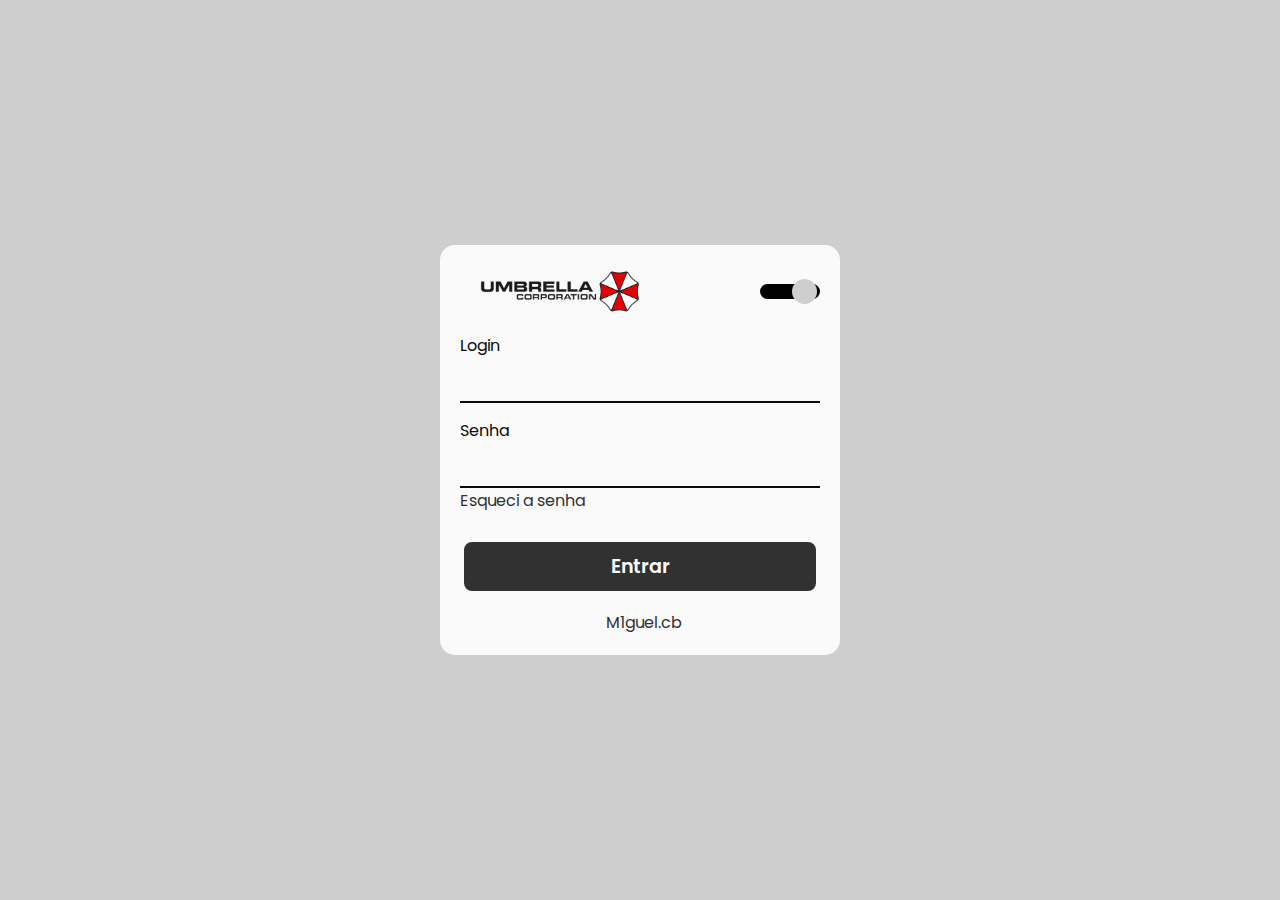
==== index.html @ 1b590247 "..." ====
<!DOCTYPE html>
<html lang="pt-br">
    <head>
        <meta charset="UTF-8" />
        <meta name="viewport" content="width=device-width, initial-scale=1.0" />
        <title>Umbrella Corporation</title>
        <link rel="stylesheet" href="assets/styles/style.css" />
        <link rel="shortcut icon" href="assets/images/favicon.ico" type="image/x-icon" />
        <link rel="stylesheet" href="https://cdnjs.cloudflare.com/ajax/libs/font-awesome/6.4.2/css/all.min.css" integrity="sha512-z3gLpd7yknf1YoNbCzqRKc4qyor8gaKU1qmn+CShxbuBusANI9QpRohGBreCFkKxLhei6S9CQXFEbbKuqLg0DA==" crossorigin="anonymous" referrerpolicy="no-referrer" />
    </head>
    <body>
        <div id="container">
            <header>
                <img src="assets/images/umbrella-emblem.png" alt="Umbrella Academy" />
                <input type="checkbox" name="light-dark" id="light-dark" />
                <label for="light-dark" id="btn">
                    <div id="bola"></div>
                    <i class="fa-solid fa-sun"></i>
                    <i class="fa-solid fa-moon"></i>
                </label>
            </header>
            <main>
                <div id="conteiner-login">
                    <label for="login">Login</label>
                    <div id="div-login">
                        <i class="fa-solid fa-user"></i>
                        <input type="text" id="login">
                    </div>
                </div>
                <div id="conatiner-senha">
                    <label for="senha">Senha</label>
                    <div id="div-senha">
                        <i class="fa-solid fa-key"></i>
                        <input type="password" id="senha">
                        <i class="fa-solid fa-eye-slash" id="olho-fechado"></i>
                        <i class="fa-solid fa-eye" id="olho-aberto"></i>
                    </div>
                    <a href="#">Esqueci a senha</a>
                </div>
                <input type="submit" value="Entrar">
            </main>
            <footer>
                <a href="https://www.instagram.com/m1guel.cb" rel="external" target="_blank">
                    <div>
                        <i class="fa-brands fa-instagram"></i>
                        <p>M1guel.cb</p>
                    </div>
                </a>
            </footer>
        </div>
    </body>
    <script src="assets/js/script.js"></script>
</html>
---- assets/styles/style.css ----
@charset "UTF-8";
@import url('https://fonts.googleapis.com/css2?family=Poppins:ital,wght@0,100;0,200;0,300;0,400;0,500;0,600;0,700;0,800;0,900;1,100;1,200;1,300;1,400;1,500;1,600;1,700;1,800;1,900&display=swap');

* {
    margin: 0;
    padding: 0;
    box-sizing: border-box;
    font-family: 'Poppins', sans-serif;
}

:root {
    --light-50: #cecece;
    --light-100: #fafafa;

    --dark-50: #313131;
    --dark-100: #0a0a0a;

    --bck-umbrella: transparent;
}

[data-theme = 'dark'] {
    --light-50: #0a0a0a;
    --light-100: #313131;
    
    --dark-50: #fafafa;
    --dark-100: #cecece;

    --bck-umbrella: #fafafa;
}

body {
    transition: background .2s linear;
    display: flex;
    justify-content: center;
    align-items: center;
    background-color: var(--light-50);
    min-height: 100vh;
    width: 100%;
}

#container {
    transition: background .2s linear;
    background-color: var(--light-100);
    display: flex;
    flex-direction: column;
    align-items: center;
    justify-content: center;
    gap: 15px;
    width: 400px;
    border-radius: 15px;
    padding: 20px;
}

#container > header {
    display: flex;
    align-items: center;
    justify-content: space-between;
    width: 100%;
}

#btn {
    background-color: #000;
    color: #fff;
    border-radius: 50px;
    width: 60px;
    display: flex;
    align-items: center;
    justify-content: space-between;
    padding: 7.5px 3.5px;
    cursor: pointer;
}

label i {
    margin: 0 5px;
}

input#light-dark {
    position: relative;
    top: -5000px;
}

#container > header > img {
    transition: background .2s linear;
    width: 200px;
    background-color: var(--bck-umbrella);
    border-radius: 10px;
    padding: 5px 20px;
}

#bola {
    transition: transform .2s ease-in-out;
    position: absolute;
    background-color: #cecece;
    border-radius: 50%;
    height: 25px;
    width: 25px;
    transform: translateX(0);
}

.fa-sun {
    color: rgb(235, 176, 0);
}

.fa-moon {
    color: rgb(1, 173, 207);
}

main {
    width: 100%;
    display: flex;
    flex-direction: column;
    gap: 15px;
}

#div-login, #div-senha {
    border-bottom: 2px solid var(--dark-100);
    height: 45px;
    transition: color .2s ease-in-out;
    display: flex;
    align-items: center;
    justify-content: space-between;
    color: var(--dark-100);
}

main label {
    transition: color .2s ease-in-out;
    color: var(--dark-100);
}

#div-login > i, #div-senha > i {
    font-size: 30px;
}

#div-login > input, #div-senha > input {
    height: 35px;
    font-size: 16px;
}

#div-senha > input {
    width: 260px;
}

#div-login > input {
    width: 308px;
}

#div-login > input:focus, #div-senha > input:focus {
    outline: none;
}

input {
    transition: all .15s ease-in-out;
    border: none;
    background-color: var(--bck);
    color: var(--dark-100);
}

i.fa-eye {
    display: none;
}

#div-senha > i.fa-eye, #div-senha > i.fa-eye-slash {
    font-size: 20px;
    cursor: pointer;
    color: var(--dark-100);
}

input[type='submit'] {
    background-color: var(--dark-50);
    color: var(--light-100);
    width: 100%;
    border-radius: 12px;
    padding: 10px;
    font-weight: 600;
    font-size: larger;
    margin-top: 10px;
    border: 4px solid var(--light-100)
}

input[type='submit']:hover {
    transition: all .2s linear;
    background-color: transparent;
    cursor: pointer;
    color: var(--dark-100);
    border: 4px solid var(--dark-100);
}

footer {
    display: flex;
    align-items: center;
    justify-content: center;
}

footer div {
    display: flex;
    align-items: center;
    justify-content: center;
    gap: 7px;
}

a {
    transition: transform .2s linear;
    text-decoration: none;
    color: var(--dark-50);
}

a:hover {
    transform: scale(1.1);
}
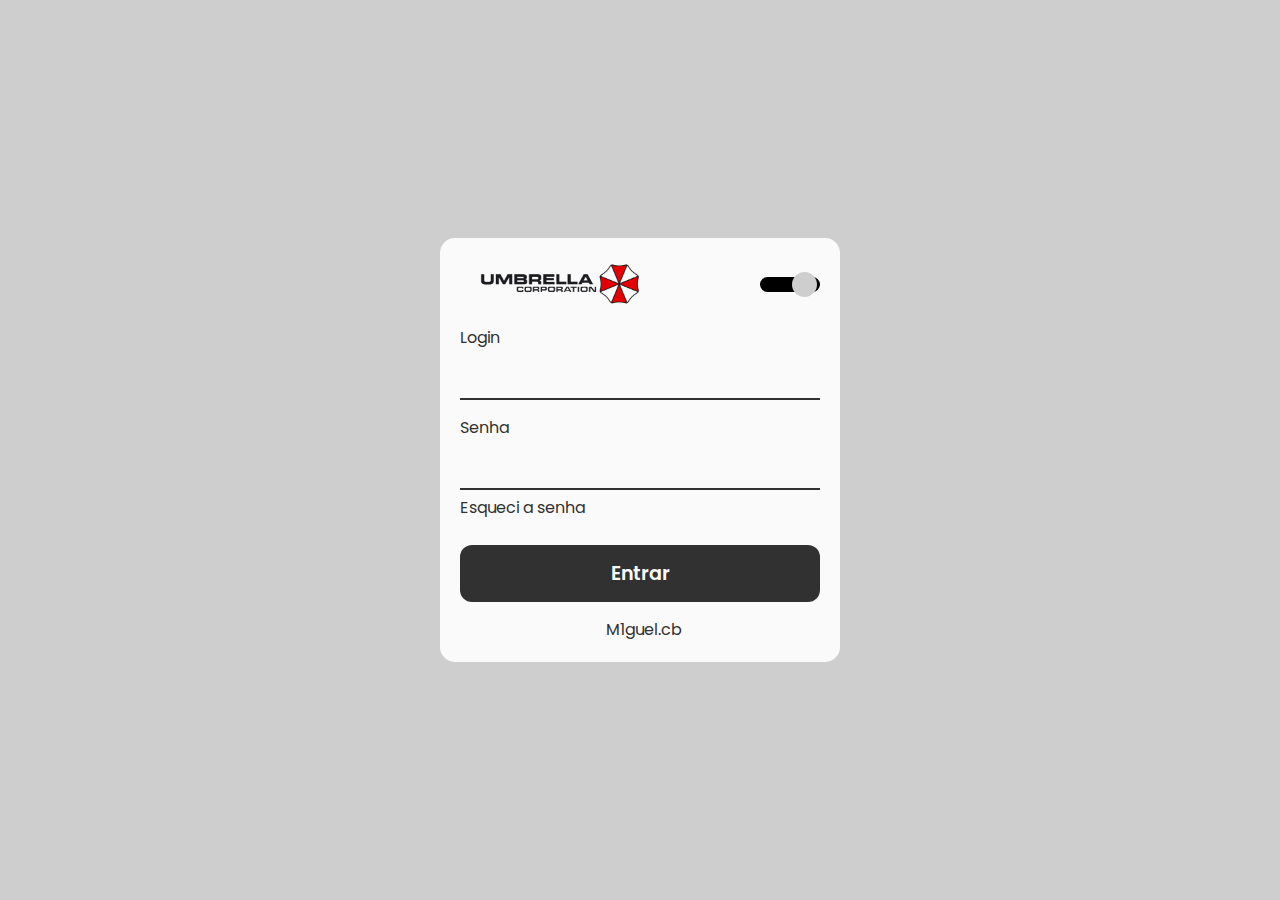
==== commit b2538cd5: "temos algo ❤️" ====
--- a/index.html
+++ b/index.html
@@ -20,22 +20,22 @@
                 </label>
             </header>
             <main>
-                <div id="conteiner-login">
+                <div id="container-login">
                     <label for="login">Login</label>
                     <div id="div-login">
                         <i class="fa-solid fa-user"></i>
                         <input type="text" id="login">
                     </div>
                 </div>
-                <div id="conatiner-senha">
+                <div id="container-senha">
                     <label for="senha">Senha</label>
                     <div id="div-senha">
                         <i class="fa-solid fa-key"></i>
                         <input type="password" id="senha">
-                        <i class="fa-solid fa-eye-slash" id="olho-fechado"></i>
-                        <i class="fa-solid fa-eye" id="olho-aberto"></i>
+                        <i class="fa-solid fa-eye-slash" id="olho-fechado" onclick="verSenha('text')"></i>
+                        <i class="fa-solid fa-eye" id="olho-aberto" onclick="verSenha('password')"></i>
                     </div>
-                    <a href="#">Esqueci a senha</a>
+                    <a href="#" id="esqueci-senha">Esqueci a senha</a>
                 </div>
                 <input type="submit" value="Entrar">
             </main>
--- a/assets/styles/style.css
+++ b/assets/styles/style.css
@@ -113,18 +113,18 @@
 }
 
 #div-login, #div-senha {
-    border-bottom: 2px solid var(--dark-100);
+    border-bottom: 2px solid var(--dark-50);
     height: 45px;
     transition: color .2s ease-in-out;
     display: flex;
     align-items: center;
     justify-content: space-between;
-    color: var(--dark-100);
+    color: var(--dark-50);
 }
 
 main label {
     transition: color .2s ease-in-out;
-    color: var(--dark-100);
+    color: var(--dark-50);
 }
 
 #div-login > i, #div-senha > i {
@@ -137,7 +137,7 @@
 }
 
 #div-senha > input {
-    width: 260px;
+    width: 265px;
 }
 
 #div-login > input {
@@ -152,7 +152,7 @@
     transition: all .15s ease-in-out;
     border: none;
     background-color: var(--bck);
-    color: var(--dark-100);
+    color: var(--dark-50);
 }
 
 i.fa-eye {
@@ -160,9 +160,12 @@
 }
 
 #div-senha > i.fa-eye, #div-senha > i.fa-eye-slash {
+    transition: all .2s linear;
     font-size: 20px;
     cursor: pointer;
-    color: var(--dark-100);
+    color: var(--dark-50);
+    text-align: center;
+    width: 25px;
 }
 
 input[type='submit'] {
@@ -174,15 +177,26 @@
     font-weight: 600;
     font-size: larger;
     margin-top: 10px;
-    border: 4px solid var(--light-100)
+    border: 4px solid transparent;
 }
 
 input[type='submit']:hover {
     transition: all .2s linear;
     background-color: transparent;
     cursor: pointer;
-    color: var(--dark-100);
-    border: 4px solid var(--dark-100);
+    color: var(--dark-50);
+    border: 4px solid var(--dark-50);
+}
+
+#esqueci-senha:hover {
+    text-decoration: underline;
+    transform: scale(1);
+}
+
+#container-senha, #container-login {
+    display: flex;
+    flex-direction: column;
+    gap: 5px;
 }
 
 footer {
@@ -199,9 +213,9 @@
 }
 
 a {
-    transition: transform .2s linear;
     text-decoration: none;
     color: var(--dark-50);
+    transition: all .2s linear;
 }
 
 a:hover {
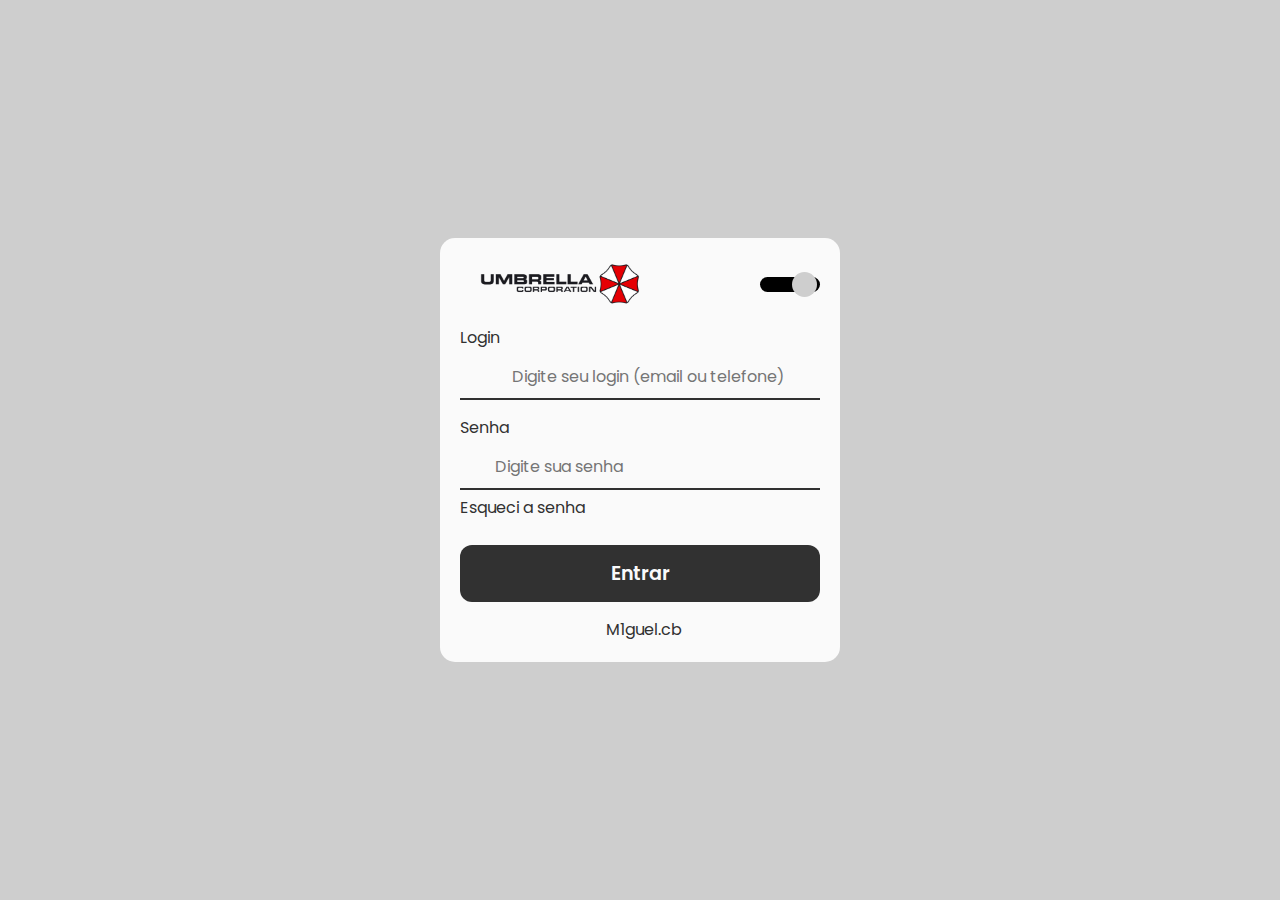
==== commit 2f10037d: "Update index.html" ====
--- a/index.html
+++ b/index.html
@@ -24,14 +24,14 @@
                     <label for="login">Login</label>
                     <div id="div-login">
                         <i class="fa-solid fa-user"></i>
-                        <input type="text" id="login">
+                        <input type="text" id="login" placeholder="Digite seu login (email ou telefone)" autocomplete="none">
                     </div>
                 </div>
                 <div id="container-senha">
                     <label for="senha">Senha</label>
                     <div id="div-senha">
                         <i class="fa-solid fa-key"></i>
-                        <input type="password" id="senha">
+                        <input type="password" id="senha" placeholder="Digite sua senha">
                         <i class="fa-solid fa-eye-slash" id="olho-fechado" onclick="verSenha('text')"></i>
                         <i class="fa-solid fa-eye" id="olho-aberto" onclick="verSenha('password')"></i>
                     </div>
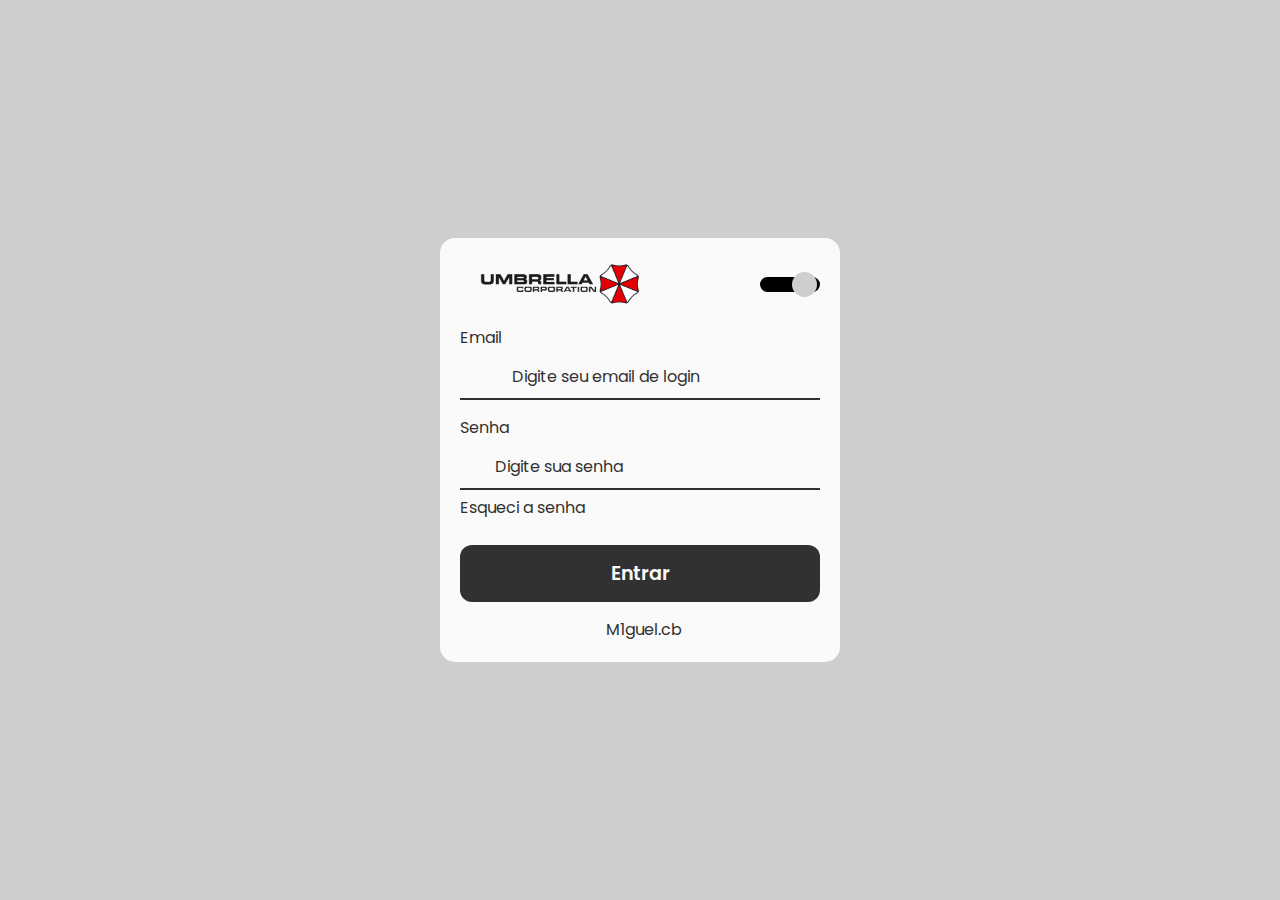
==== commit 09c7fba0: "validação de email" ====
--- a/index.html
+++ b/index.html
@@ -19,13 +19,14 @@
                     <i class="fa-solid fa-moon"></i>
                 </label>
             </header>
-            <main>
-                <div id="container-login">
-                    <label for="login">Login</label>
-                    <div id="div-login">
-                        <i class="fa-solid fa-user"></i>
-                        <input type="text" id="login" placeholder="Digite seu login (email ou telefone)" autocomplete="none">
+            <form method="get" autocomplete="off">
+                <div id="container-email">
+                    <label for="email">Email</label>
+                    <div id="div-email">
+                        <i class="fa-solid fa-envelope"></i>
+                        <input type="text" id="email" placeholder="Digite seu email de login">
                     </div>
+                    <div class="msg-erro"><i class="fa-solid fa-circle-exclamation"></i> <small>erro</small></div>
                 </div>
                 <div id="container-senha">
                     <label for="senha">Senha</label>
@@ -35,10 +36,11 @@
                         <i class="fa-solid fa-eye-slash" id="olho-fechado" onclick="verSenha('text')"></i>
                         <i class="fa-solid fa-eye" id="olho-aberto" onclick="verSenha('password')"></i>
                     </div>
+                    <div class="msg-erro"><i class="fa-solid fa-circle-exclamation"></i> <small>erro</small></div>
                     <a href="#" id="esqueci-senha">Esqueci a senha</a>
                 </div>
-                <input type="submit" value="Entrar">
-            </main>
+                <input type="submit" value="Entrar" onclick="validar()">
+            </form method="get">
             <footer>
                 <a href="https://www.instagram.com/m1guel.cb" rel="external" target="_blank">
                     <div>
--- a/assets/styles/style.css
+++ b/assets/styles/style.css
@@ -5,7 +5,7 @@
     margin: 0;
     padding: 0;
     box-sizing: border-box;
-    font-family: 'Poppins', sans-serif;
+    font-family: 'Poppins', Arial, sans-serif;
 }
 
 :root {
@@ -105,14 +105,14 @@
     color: rgb(1, 173, 207);
 }
 
-main {
+form {
     width: 100%;
     display: flex;
     flex-direction: column;
     gap: 15px;
 }
 
-#div-login, #div-senha {
+#div-email, #div-senha {
     border-bottom: 2px solid var(--dark-50);
     height: 45px;
     transition: color .2s ease-in-out;
@@ -122,16 +122,17 @@
     color: var(--dark-50);
 }
 
-main label {
+form label {
     transition: color .2s ease-in-out;
     color: var(--dark-50);
-}
-
-#div-login > i, #div-senha > i {
+    cursor: pointer;
+}
+
+#div-email > i, #div-senha > i {
     font-size: 30px;
 }
 
-#div-login > input, #div-senha > input {
+#div-email > input, #div-senha > input {
     height: 35px;
     font-size: 16px;
 }
@@ -140,11 +141,11 @@
     width: 265px;
 }
 
-#div-login > input {
+#div-email > input {
     width: 308px;
 }
 
-#div-login > input:focus, #div-senha > input:focus {
+#div-email > input:focus, #div-senha > input:focus {
     outline: none;
 }
 
@@ -188,15 +189,52 @@
     border: 4px solid var(--dark-50);
 }
 
+input::placeholder {
+    transition: all .2s linear;
+    color: var(--dark-50);
+}
+
 #esqueci-senha:hover {
     text-decoration: underline;
     transform: scale(1);
 }
 
-#container-senha, #container-login {
+#container-senha, #container-email {
     display: flex;
     flex-direction: column;
     gap: 5px;
+}
+
+.erro > div > input,
+.erro > div#div-email > i.fa-envelope,
+.erro > div#div-senha > i.fa-key,
+.erro > div#div-senha > i.fa-eye,
+.erro > div#div-senha > i.fa-eye-slash {
+    color: red;
+}
+
+div.erro > div#div-email, div.erro > div#div-senha {
+    border-color: red;
+}
+
+.erro > div > input::placeholder {
+    color: red;
+}
+
+div.msg-erro {
+    display: none;
+}
+
+div.erro > div.msg-erro {
+    display: flex;
+    align-items: center;
+    gap: 5px;
+    font-size: 17px;
+    color: red;
+}
+
+small {
+    transform: translateY(-2px);
 }
 
 footer {
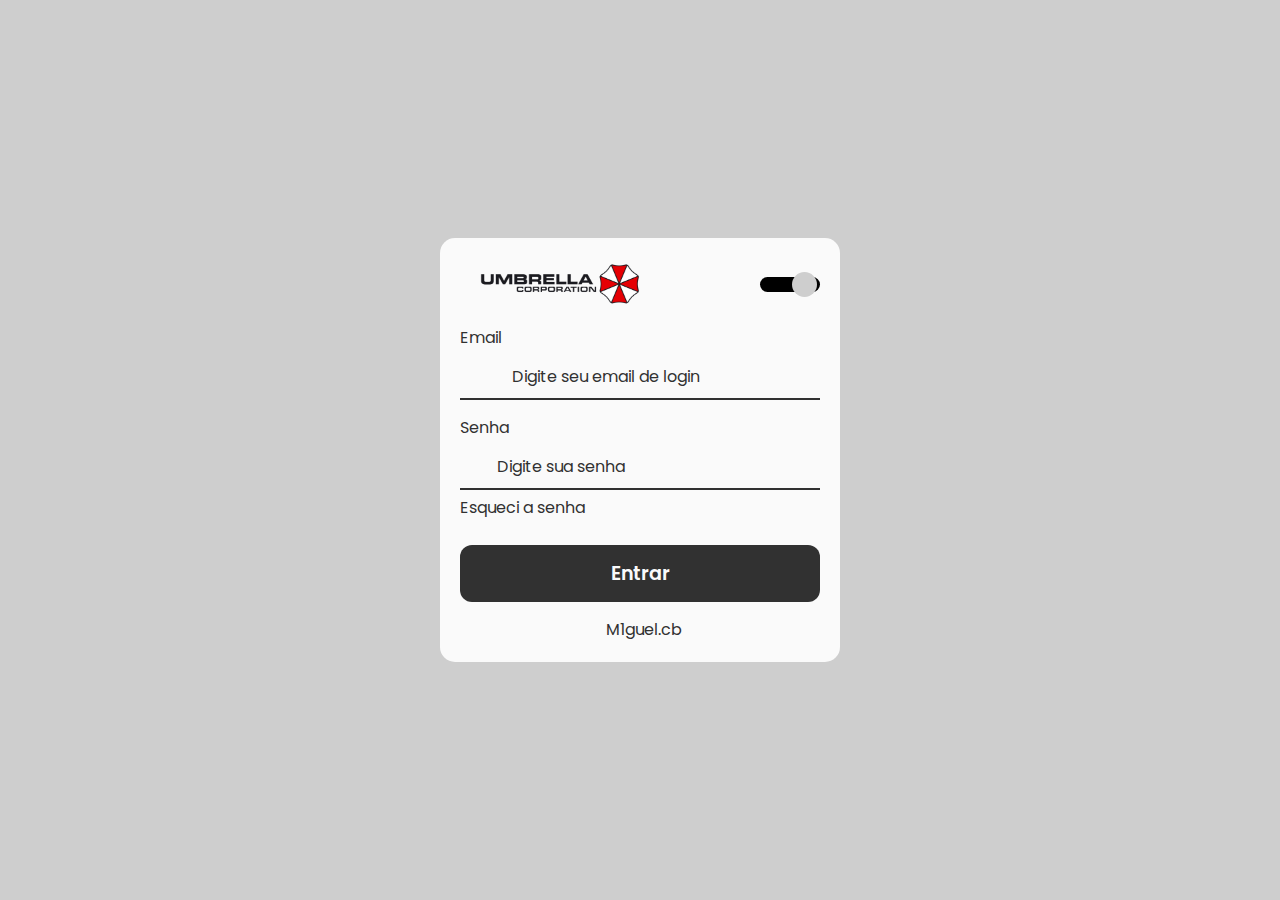
==== commit 1a7370b4: "validar senha" ====
--- a/index.html
+++ b/index.html
@@ -19,20 +19,20 @@
                     <i class="fa-solid fa-moon"></i>
                 </label>
             </header>
-            <form method="get" autocomplete="off">
+            <form method="get">
                 <div id="container-email">
                     <label for="email">Email</label>
                     <div id="div-email">
                         <i class="fa-solid fa-envelope"></i>
-                        <input type="text" id="email" placeholder="Digite seu email de login">
+                        <input type="text" id="email" placeholder="Digite seu email de login" autocomplete="email">
                     </div>
-                    <div class="msg-erro"><i class="fa-solid fa-circle-exclamation"></i> <small>erro</small></div>
+                    <div class="msg-erro"><i class="fa-solid fa-circle-exclamation"></i> <small>Email inválido!</small></div>
                 </div>
                 <div id="container-senha">
                     <label for="senha">Senha</label>
                     <div id="div-senha">
                         <i class="fa-solid fa-key"></i>
-                        <input type="password" id="senha" placeholder="Digite sua senha">
+                        <input type="password" id="senha" placeholder="Digite sua senha" autocomplete="current-password">
                         <i class="fa-solid fa-eye-slash" id="olho-fechado" onclick="verSenha('text')"></i>
                         <i class="fa-solid fa-eye" id="olho-aberto" onclick="verSenha('password')"></i>
                     </div>
--- a/assets/styles/style.css
+++ b/assets/styles/style.css
@@ -16,6 +16,9 @@
     --dark-100: #0a0a0a;
 
     --bck-umbrella: transparent;
+
+    --red-100: rgb(245, 0, 0);
+    --red-50: rgb(255, 65, 65);
 }
 
 [data-theme = 'dark'] {
@@ -26,6 +29,9 @@
     --dark-100: #cecece;
 
     --bck-umbrella: #fafafa;
+
+    --red-100:rgb(255, 65, 65);
+    --red-50: rgb(245, 0, 0);
 }
 
 body {
@@ -138,7 +144,7 @@
 }
 
 #div-senha > input {
-    width: 265px;
+    width: 262px;
 }
 
 #div-email > input {
@@ -210,15 +216,15 @@
 .erro > div#div-senha > i.fa-key,
 .erro > div#div-senha > i.fa-eye,
 .erro > div#div-senha > i.fa-eye-slash {
-    color: red;
+    color: var(--red-100);
 }
 
 div.erro > div#div-email, div.erro > div#div-senha {
-    border-color: red;
+    border-color: var(--red-100);
 }
 
 .erro > div > input::placeholder {
-    color: red;
+    color: var(--red-100);
 }
 
 div.msg-erro {
@@ -230,7 +236,7 @@
     align-items: center;
     gap: 5px;
     font-size: 17px;
-    color: red;
+    color: var(--red-100);
 }
 
 small {
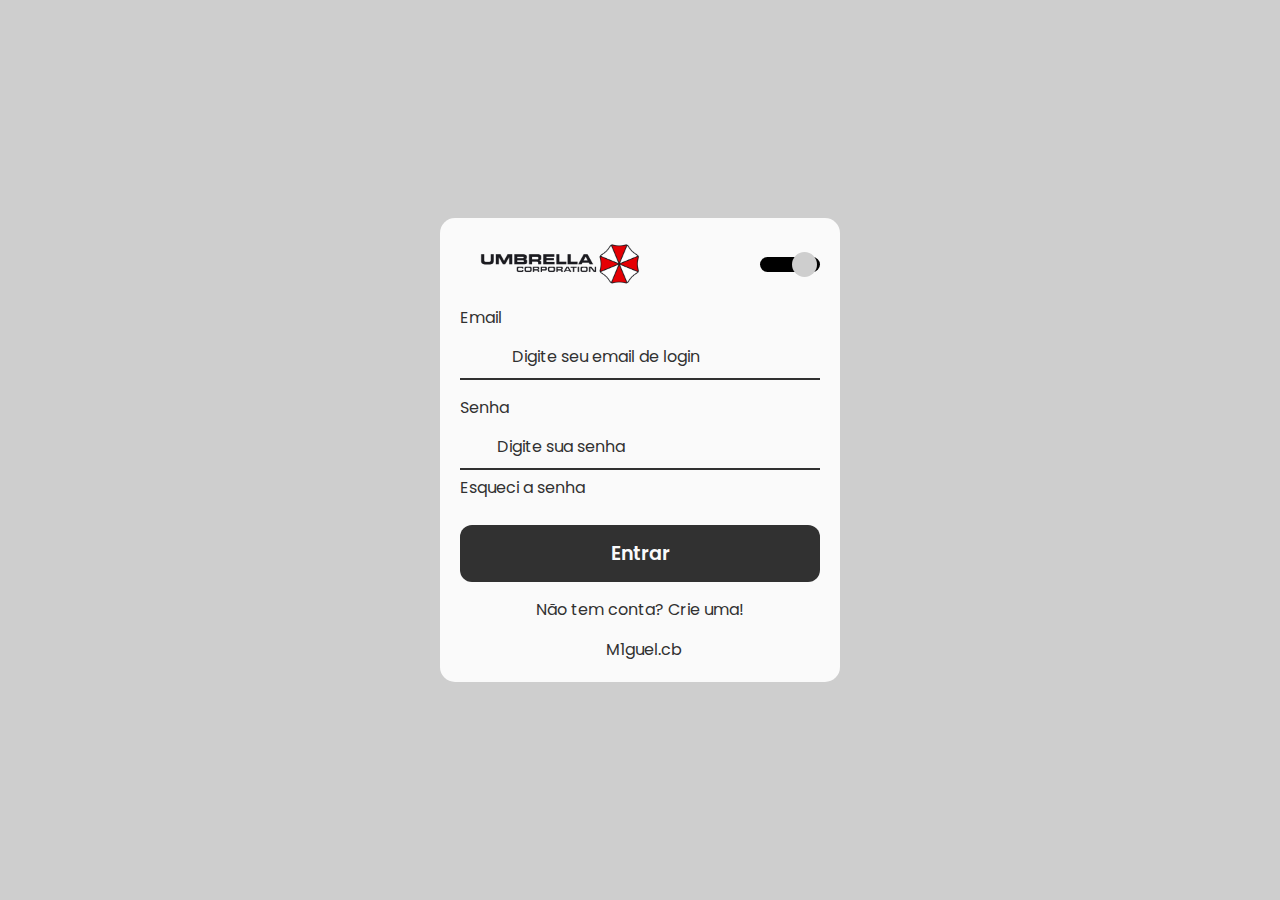
==== commit 3a2edce9: "ta bacana" ====
--- a/index.html
+++ b/index.html
@@ -19,28 +19,35 @@
                     <i class="fa-solid fa-moon"></i>
                 </label>
             </header>
-            <form method="get">
-                <div id="container-email">
-                    <label for="email">Email</label>
-                    <div id="div-email">
-                        <i class="fa-solid fa-envelope"></i>
-                        <input type="text" id="email" placeholder="Digite seu email de login" autocomplete="email">
+                <form method="get">
+                    <div id="container-email">
+                        <label for="email">Email</label>
+                        <div id="div-email">
+                            <i class="fa-solid fa-envelope"></i>
+                            <input type="text" id="email" placeholder="Digite seu email de login" autocomplete="email">
+                        </div>
+                        <div class="msg-erro">
+                            <i class="fa-solid fa-circle-exclamation"></i>
+                            <small>Email inválido!</small>
+                        </div>
                     </div>
-                    <div class="msg-erro"><i class="fa-solid fa-circle-exclamation"></i> <small>Email inválido!</small></div>
-                </div>
-                <div id="container-senha">
-                    <label for="senha">Senha</label>
-                    <div id="div-senha">
-                        <i class="fa-solid fa-key"></i>
-                        <input type="password" id="senha" placeholder="Digite sua senha" autocomplete="current-password">
-                        <i class="fa-solid fa-eye-slash" id="olho-fechado" onclick="verSenha('text')"></i>
-                        <i class="fa-solid fa-eye" id="olho-aberto" onclick="verSenha('password')"></i>
+                    <div id="container-senha">
+                        <label for="senha">Senha</label>
+                        <div id="div-senha">
+                            <i class="fa-solid fa-key"></i>
+                            <input type="password" id="senha" placeholder="Digite sua senha" autocomplete="current-password">
+                            <i class="fa-solid fa-eye-slash" id="olho-fechado" onclick="verSenha('text')"></i>
+                            <i class="fa-solid fa-eye" id="olho-aberto" onclick="verSenha('password')"></i>
+                        </div>
+                        <div class="msg-erro">
+                            <i class="fa-solid fa-circle-exclamation"></i>
+                            <small>erro</small>
+                        </div>
+                        <a href="#" id="esqueci-senha">Esqueci a senha</a>
                     </div>
-                    <div class="msg-erro"><i class="fa-solid fa-circle-exclamation"></i> <small>erro</small></div>
-                    <a href="#" id="esqueci-senha">Esqueci a senha</a>
-                </div>
-                <input type="submit" value="Entrar" onclick="validar()">
-            </form method="get">
+                    <input type="submit" value="Entrar">
+                </form method="get">
+                <a href="cadastro.html"><button>Não tem conta? Crie uma!</button></a>
             <footer>
                 <a href="https://www.instagram.com/m1guel.cb" rel="external" target="_blank">
                     <div>
--- a/assets/styles/style.css
+++ b/assets/styles/style.css
@@ -118,7 +118,10 @@
     gap: 15px;
 }
 
-#div-email, #div-senha {
+#div-email,
+#div-senha,
+#div-confirmacao-senha,
+#div-nome {
     border-bottom: 2px solid var(--dark-50);
     height: 45px;
     transition: color .2s ease-in-out;
@@ -134,24 +137,35 @@
     cursor: pointer;
 }
 
-#div-email > i, #div-senha > i {
+#div-email > i,
+#div-senha > i,
+#div-nome > i,
+#div-confirmacao-senha > i {
     font-size: 30px;
 }
 
-#div-email > input, #div-senha > input {
+#div-email > input,
+#div-senha > input,
+#div-nome > input,
+#div-confirmacao-senha > input  {
     height: 35px;
     font-size: 16px;
 }
 
-#div-senha > input {
+#div-senha > input,
+#div-confirmacao-senha > input {
     width: 262px;
 }
 
-#div-email > input {
+#div-email > input,
+#div-nome > input {
     width: 308px;
 }
 
-#div-email > input:focus, #div-senha > input:focus {
+#div-email > input:focus,
+#div-senha > input:focus,
+#div-nome > input:focus,
+#div-confirmacao-senha > input:focus {
     outline: none;
 }
 
@@ -166,7 +180,10 @@
     display: none;
 }
 
-#div-senha > i.fa-eye, #div-senha > i.fa-eye-slash {
+#div-senha > i.fa-eye,
+#div-senha > i.fa-eye-slash,
+#div-confirmacao-senha > i.fa-eye,
+#div-confirmacao-senha > i.fa-eye-slash {
     transition: all .2s linear;
     font-size: 20px;
     cursor: pointer;
@@ -200,12 +217,18 @@
     color: var(--dark-50);
 }
 
+#esqueci-senha {
+    width: fit-content;
+}
+
 #esqueci-senha:hover {
     text-decoration: underline;
-    transform: scale(1);
-}
-
-#container-senha, #container-email {
+}
+
+#container-senha,
+#container-email, 
+#container-nome,
+#container-confirmacao-senha {
     display: flex;
     flex-direction: column;
     gap: 5px;
@@ -215,11 +238,17 @@
 .erro > div#div-email > i.fa-envelope,
 .erro > div#div-senha > i.fa-key,
 .erro > div#div-senha > i.fa-eye,
-.erro > div#div-senha > i.fa-eye-slash {
+.erro > div#div-senha > i.fa-eye-slash,
+.erro > div#div-confirmacao-senha > i.fa-eye,
+.erro > div#div-confirmacao-senha > i.fa-eye-slash,
+.erro > div#div-nome > i.fa-user {
     color: var(--red-100);
 }
 
-div.erro > div#div-email, div.erro > div#div-senha {
+div.erro > div#div-email, 
+div.erro > div#div-senha,
+div.erro > div#div-nome,
+div.erro > div#div-confirmacao-senha {
     border-color: var(--red-100);
 }
 
@@ -243,6 +272,19 @@
     transform: translateY(-2px);
 }
 
+button {
+    transition: all .2s linear;
+    background-color: transparent;
+    border: none;
+    font-size: medium;
+    color: var(--dark-50);
+}
+
+button:hover {
+    text-decoration: underline;
+    cursor: pointer;
+}
+
 footer {
     display: flex;
     align-items: center;
@@ -262,6 +304,6 @@
     transition: all .2s linear;
 }
 
-a:hover {
+footer a:hover {
     transform: scale(1.1);
 }